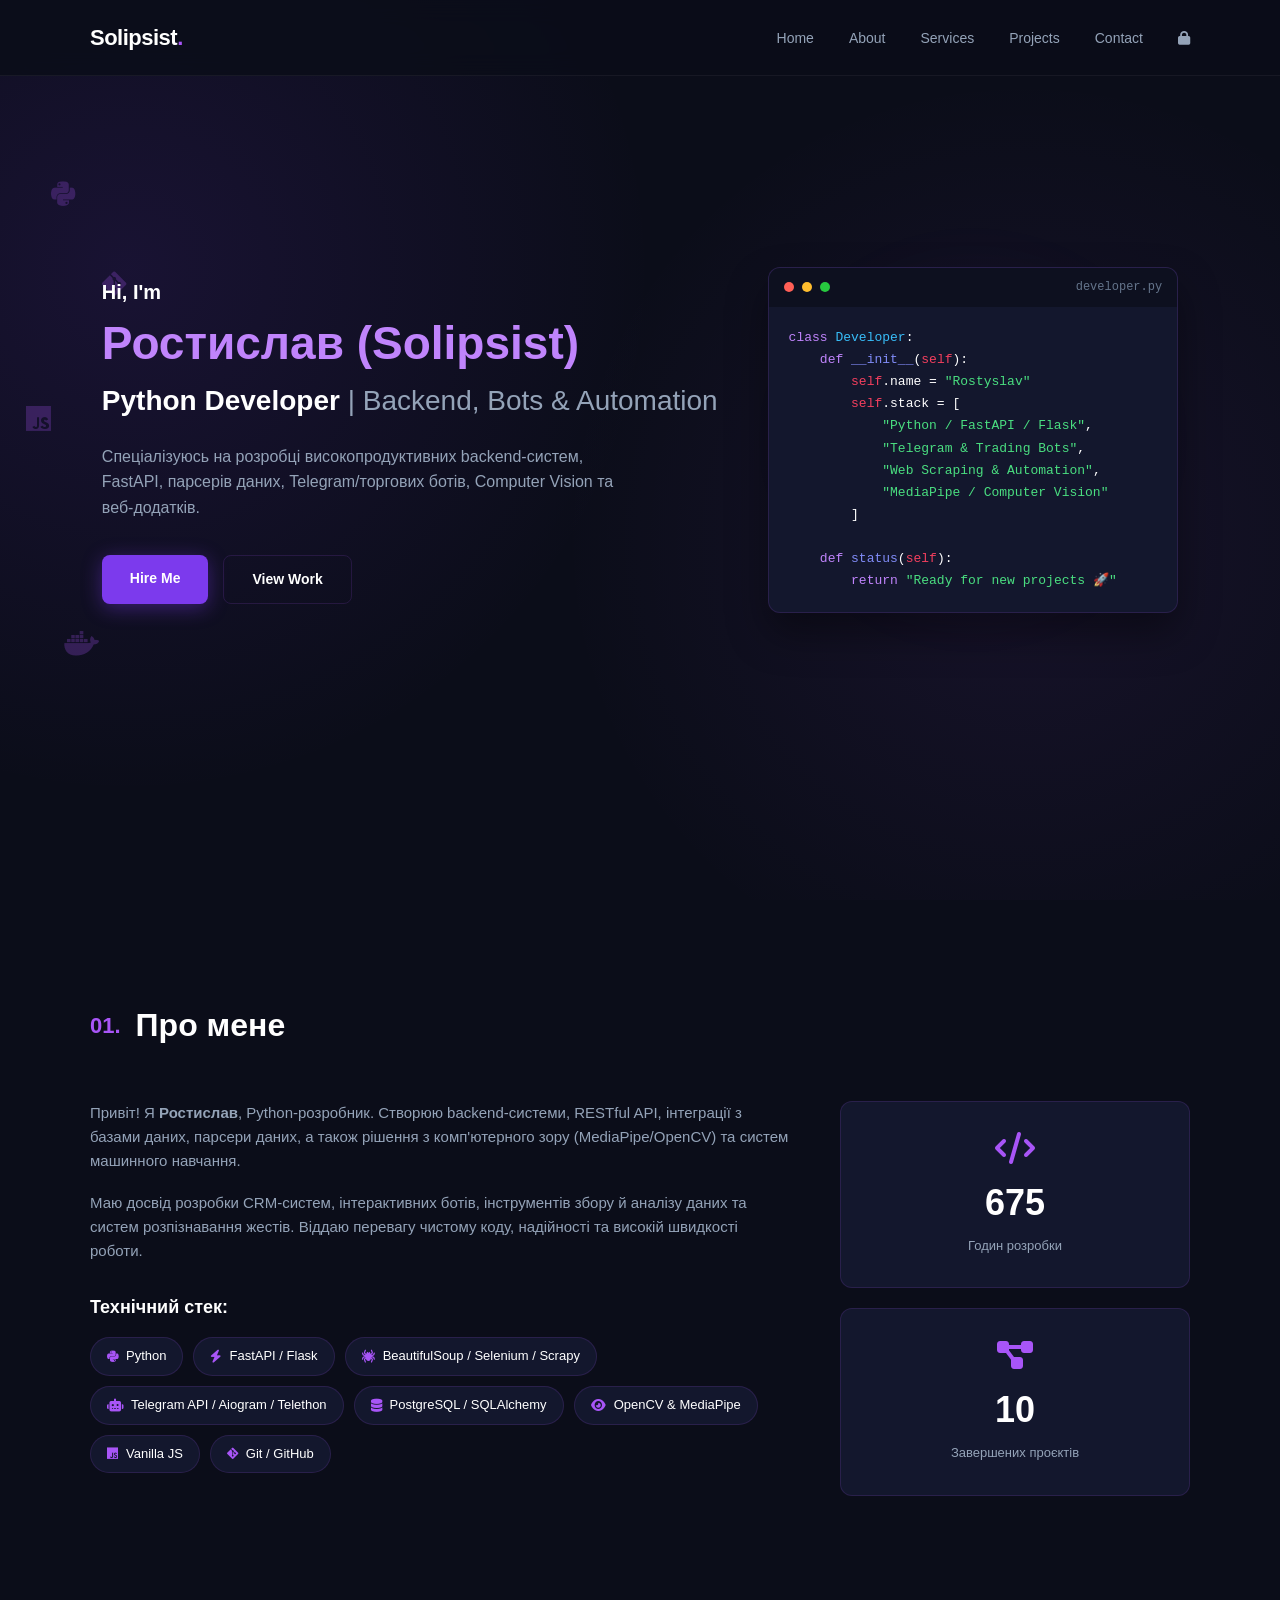
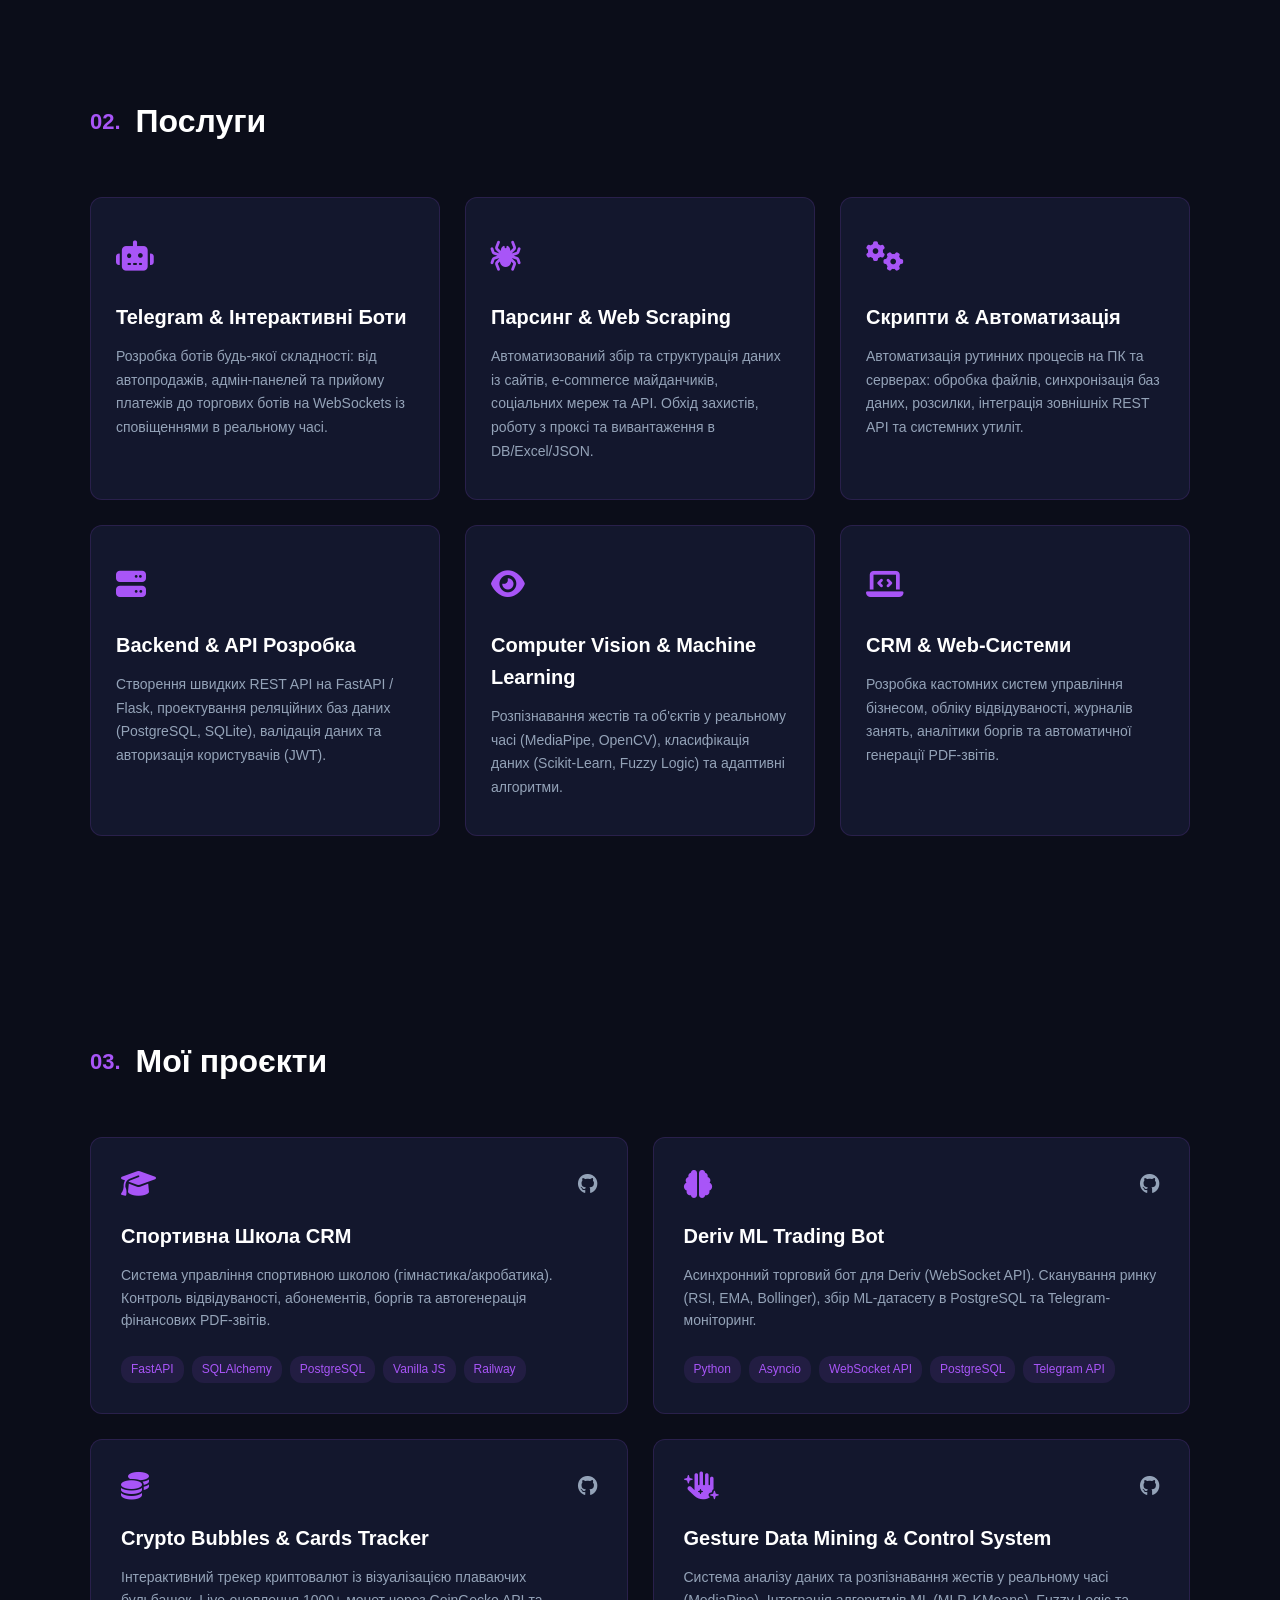
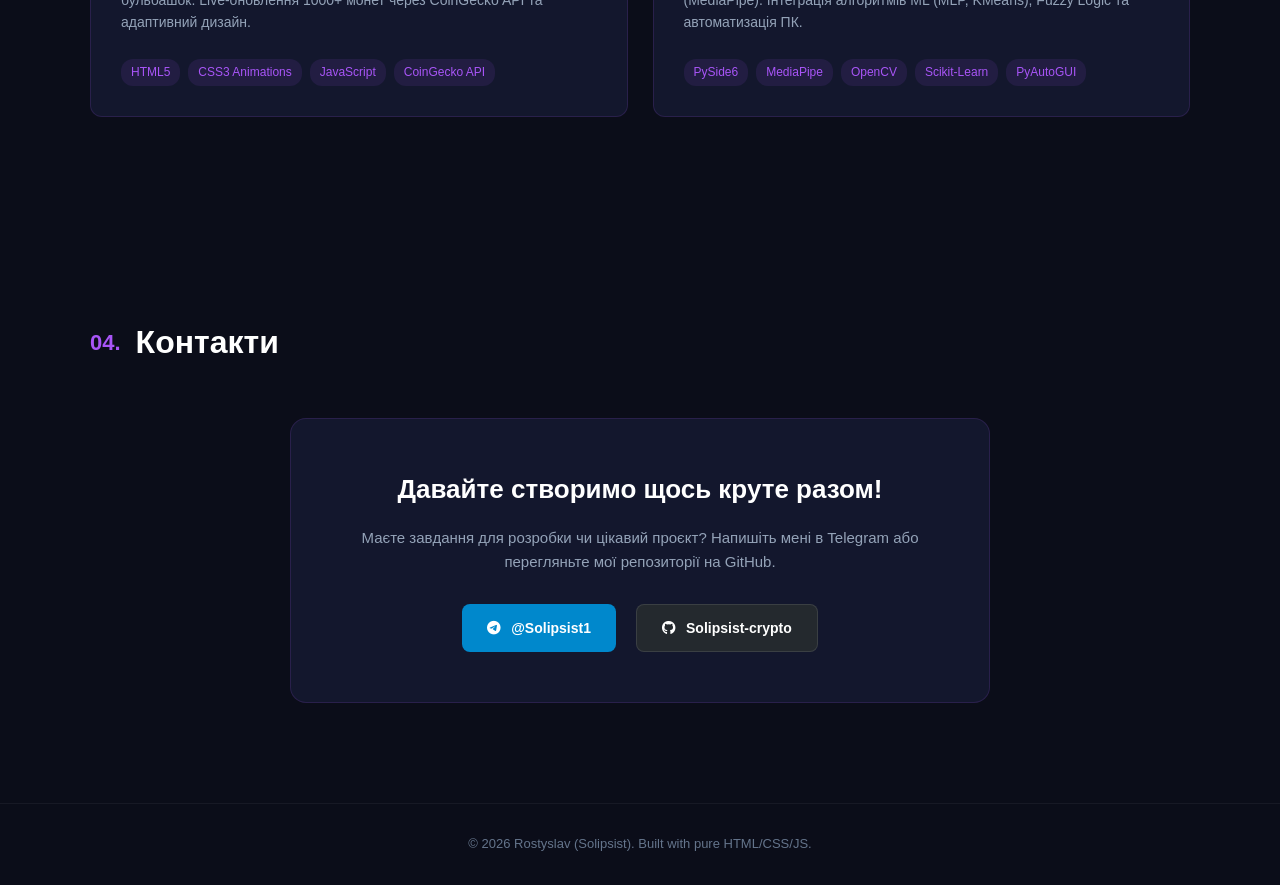
==== admin.html @ d668f652 "Complete portfolio with admin workspace and password hash security" ====
<!DOCTYPE html>
<html lang="uk">
<head>
    <meta charset="UTF-8">
    <meta name="viewport" content="width=device-width, initial-scale=1.0">
    <title>Solipsist | Developer Workspace</title>
    <link rel="stylesheet" href="style.css">
    <link rel="stylesheet" href="admin.css">
    <link rel="stylesheet" href="https://cdnjs.cloudflare.com/ajax/libs/font-awesome/6.4.0/css/all.min.css">
</head>
<body>

    <nav class="navbar">
        <div class="container">
            <div class="logo">
                <span class="logo-text">Solipsist Workspace</span><span class="logo-dot">.</span>
            </div>
            <div class="nav-actions">
                <button id="openDrawerBtn" class="btn btn-purple"><i class="fas fa-bars"></i> Записник & To-Do</button>
                <a href="index.html" class="btn btn-outline"><i class="fas fa-external-link-alt"></i> На сайт</a>
                <button id="logoutBtn" class="btn btn-outline" style="border-color: #ff5f56; color: #ff5f56;"><i class="fas fa-sign-out-alt"></i></button>
            </div>
        </div>
    </nav>

    <main class="container admin-main">
        <div class="workspace-welcome">
            <h2><i class="fas fa-user-shield"></i> Особистий Кабінет</h2>
            <p>Натисни кнопку вгорі справа, щоб відкрити панель із задачами, дедлайнами та фінансовими нотатками з датами.</p>
        </div>
    </main>

    <!-- Висувна панель СПРАВА -->
    <div id="adminDrawer" class="admin-drawer">
        <div class="admin-drawer-header">
            <h3><i class="fas fa-book"></i> Особисті Записи</h3>
            <button id="closeDrawerBtn" class="close-drawer-btn"><i class="fas fa-times"></i></button>
        </div>

        <div class="admin-tabs">
            <button class="tab-btn active" data-tab="todoTab"><i class="fas fa-tasks"></i> Задачі & Дедлайни</button>
            <button class="tab-btn" data-tab="notesTab"><i class="fas fa-wallet"></i> Записник & Фінанси</button>
        </div>

        <div class="admin-drawer-body">
            
            <!-- Вкладка 1: Задачі -->
            <div id="todoTab" class="tab-content active">
                <div class="input-form">
                    <input type="text" id="newTaskInput" placeholder="Назва задачі...">
                    <div class="input-row">
                        <input type="date" id="taskDateInput">
                        <button id="addTaskBtn" class="btn btn-purple"><i class="fas fa-plus"></i> Додати</button>
                    </div>
                </div>
                <ul class="task-list" id="taskList"></ul>
            </div>

            <!-- Вкладка 2: Нотатки / Фінанси з датами -->
            <div id="notesTab" class="tab-content">
                <div class="input-form">
                    <input type="text" id="newNoteInput" placeholder="Запис (напр: +$15 фріланс, Днюха...)">
                    <div class="input-row">
                        <input type="date" id="noteDateInput">
                        <button id="addNoteBtn" class="btn btn-purple"><i class="fas fa-plus"></i> Записати</button>
                    </div>
                </div>
                <div class="notes-list" id="notesList"></div>
            </div>

        </div>
    </div>

    <div id="adminOverlay" class="admin-overlay"></div>

    <script src="config.js"></script>
    <script src="admin.js"></script>
</body>
</html>
---- style.css ----
:root {
    --bg-dark: #0b0d19;
    --bg-card: #13172d;
    --bg-card-hover: #1a203e;
    
    --purple-main: #8a2be2;
    --purple-glow: #a855f7;
    --purple-btn: #7c3aed;
    --purple-btn-hover: #6d28d9;
    
    --text-main: #ffffff;
    --text-muted: #94a3b8;
    --text-dim: #64748b;
    
    --border-color: rgba(168, 85, 247, 0.15);
    --border-hover: rgba(168, 85, 247, 0.4);
    
    --transition: all 0.3s cubic-bezier(0.4, 0, 0.2, 1);
}

* {
    margin: 0;
    padding: 0;
    box-sizing: border-box;
}

html {
    scroll-behavior: smooth;
}

body {
    font-family: 'Inter', -apple-system, BlinkMacSystemFont, 'Segoe UI', Roboto, sans-serif;
    background-color: var(--bg-dark);
    color: var(--text-main);
    line-height: 1.6;
    overflow-x: hidden;
}

.container {
    max-width: 1140px;
    margin: 0 auto;
    padding: 0 20px;
}

/* Navbar */
.navbar {
    position: fixed;
    top: 0;
    left: 0;
    width: 100%;
    background: rgba(11, 13, 25, 0.85);
    backdrop-filter: blur(12px);
    z-index: 1000;
    padding: 20px 0;
    border-bottom: 1px solid rgba(255, 255, 255, 0.05);
}

.navbar .container {
    display: flex;
    justify-content: space-between;
    align-items: center;
}

.logo {
    font-size: 22px;
    font-weight: 700;
    letter-spacing: -0.5px;
}

.logo-dot {
    color: var(--purple-glow);
}

.nav-links {
    display: flex;
    list-style: none;
    gap: 35px;
}

.nav-links a {
    color: var(--text-muted);
    text-decoration: none;
    font-size: 14px;
    font-weight: 500;
    transition: var(--transition);
}

.nav-links a:hover {
    color: var(--text-main);
}

/* Floating Technology Icons */
.floating-icons {
    position: absolute;
    top: 0;
    left: 0;
    width: 100%;
    height: 100%;
    pointer-events: none;
    z-index: 1;
}

.floating-icons i {
    position: absolute;
    color: rgba(168, 85, 247, 0.25);
    font-size: 28px;
    animation: floatAnim 6s ease-in-out infinite alternate;
}

.icon-py { top: 20%; left: 4%; animation-delay: 0s; }
.icon-js { top: 45%; left: 2%; animation-delay: 1.5s; }
.icon-docker { top: 70%; left: 5%; animation-delay: 3s; }
.icon-git { top: 30%; left: 8%; animation-delay: 2s; }

@keyframes floatAnim {
    0% { transform: translateY(0px) rotate(0deg); }
    100% { transform: translateY(-20px) rotate(10deg); }
}

/* Hero Section */
.hero {
    min-height: 100vh;
    display: flex;
    align-items: center;
    position: relative;
    padding-top: 80px;
    background: radial-gradient(circle at 10% 30%, rgba(124, 58, 237, 0.12) 0%, transparent 40%),
                radial-gradient(circle at 80% 60%, rgba(168, 85, 247, 0.08) 0%, transparent 40%);
}

.hero-content {
    display: grid;
    grid-template-columns: 1.2fr 0.8fr;
    gap: 50px;
    align-items: center;
    z-index: 2;
}

.greeting {
    font-size: 20px;
    font-weight: 600;
    color: var(--text-main);
    margin-bottom: 10px;
    display: block;
}

.hero-name {
    font-size: 46px;
    font-weight: 800;
    color: #c084fc;
    line-height: 1.1;
    margin-bottom: 10px;
}

.hero-title {
    font-size: 28px;
    font-weight: 600;
    color: var(--text-main);
    margin-bottom: 20px;
}

.hero-title span {
    color: var(--text-muted);
    font-weight: 400;
}

.hero-description {
    color: var(--text-muted);
    font-size: 16px;
    margin-bottom: 35px;
    max-width: 540px;
}

.hero-buttons {
    display: flex;
    gap: 15px;
}

.btn {
    padding: 12px 28px;
    border-radius: 8px;
    text-decoration: none;
    font-weight: 600;
    font-size: 14px;
    transition: var(--transition);
    display: inline-block;
}

.btn-purple {
    background: var(--purple-btn);
    color: #fff;
    box-shadow: 0 4px 20px rgba(124, 58, 237, 0.4);
}

.btn-purple:hover {
    background: var(--purple-btn-hover);
    transform: translateY(-2px);
    box-shadow: 0 6px 25px rgba(124, 58, 237, 0.6);
}

.btn-outline {
    background: transparent;
    color: #fff;
    border: 1px solid var(--border-color);
}

.btn-outline:hover {
    border-color: var(--purple-glow);
    background: rgba(168, 85, 247, 0.1);
    transform: translateY(-2px);
}

/* Avatar / Code Glow Window */
.hero-avatar-wrapper {
    position: relative;
    display: flex;
    justify-content: center;
}

.avatar-glow {
    position: absolute;
    width: 320px;
    height: 320px;
    background: radial-gradient(circle, rgba(168, 85, 247, 0.35) 0%, transparent 70%);
    top: 50%;
    left: 50%;
    transform: translate(-50%, -50%);
    filter: blur(40px);
    z-index: 1;
}

.code-window {
    position: relative;
    z-index: 2;
    background: var(--bg-card);
    border: 1px solid var(--border-color);
    border-radius: 12px;
    width: 100%;
    box-shadow: 0 20px 40px rgba(0, 0, 0, 0.4);
    overflow: hidden;
}

.window-header {
    background: rgba(0, 0, 0, 0.3);
    padding: 10px 15px;
    display: flex;
    align-items: center;
    gap: 8px;
}

.window-title {
    font-size: 12px;
    color: var(--text-dim);
    margin-left: auto;
    font-family: monospace;
}

.dot { width: 10px; height: 10px; border-radius: 50%; }
.dot.red { background: #ff5f56; }
.dot.yellow { background: #ffbd2e; }
.dot.green { background: #27c93f; }

.code-content {
    padding: 20px;
    font-family: 'Fira Code', monospace;
    font-size: 13px;
    line-height: 1.7;
}

.keyword { color: #c084fc; }
.class-name { color: #38bdf8; }
.function { color: #818cf8; }
.param { color: #f43f5e; }
.string { color: #4ade80; }

/* Sections */
section {
    padding: 100px 0;
}

.section-title {
    font-size: 32px;
    font-weight: 700;
    margin-bottom: 50px;
    display: flex;
    align-items: center;
    gap: 15px;
}

.title-num {
    color: var(--purple-glow);
    font-size: 22px;
}

/* About Layout */
.about-grid {
    display: grid;
    grid-template-columns: 2fr 1fr;
    gap: 50px;
}

.about-info p {
    color: var(--text-muted);
    margin-bottom: 18px;
    font-size: 15px;
}

.stack-subtitle {
    font-size: 18px;
    margin: 30px 0 15px;
}

.tech-tags {
    display: flex;
    flex-wrap: wrap;
    gap: 10px;
}

.tag {
    background: var(--bg-card);
    border: 1px solid var(--border-color);
    padding: 8px 16px;
    border-radius: 20px;
    font-size: 13px;
    color: var(--text-main);
    display: flex;
    align-items: center;
    gap: 8px;
    transition: var(--transition);
}

.tag i {
    color: var(--purple-glow);
}

.tag:hover {
    border-color: var(--purple-glow);
    transform: translateY(-2px);
}

.about-stats {
    display: flex;
    flex-direction: column;
    gap: 20px;
}

.stat-card {
    background: var(--bg-card);
    border: 1px solid var(--border-color);
    padding: 30px;
    border-radius: 12px;
    text-align: center;
    transition: var(--transition);
}

.stat-card:hover {
    border-color: var(--purple-glow);
    transform: translateY(-3px);
}

.stat-icon {
    font-size: 32px;
    color: var(--purple-glow);
    margin-bottom: 10px;
}

.stat-num {
    display: block;
    font-size: 36px;
    font-weight: 800;
    color: var(--text-main);
}

.stat-desc {
    color: var(--text-muted);
    font-size: 13px;
}

/* Services */
.services-grid {
    display: grid;
    grid-template-columns: repeat(3, 1fr);
    gap: 25px;
}

.service-card {
    background: var(--bg-card);
    border: 1px solid var(--border-color);
    padding: 35px 25px;
    border-radius: 12px;
    transition: var(--transition);
}

.service-card:hover {
    border-color: var(--purple-glow);
    background: var(--bg-card-hover);
    transform: translateY(-5px);
}

.service-icon {
    font-size: 30px;
    color: var(--purple-glow);
    margin-bottom: 20px;
}

.service-card h3 {
    font-size: 20px;
    margin-bottom: 12px;
}

.service-card p {
    color: var(--text-muted);
    font-size: 14px;
    line-height: 1.7;
}

/* Portfolio Cards Grid (2x2 Layout) */
.portfolio-grid {
    display: grid;
    grid-template-columns: repeat(2, 1fr);
    gap: 25px;
}

.project-card {
    background: var(--bg-card);
    border: 1px solid var(--border-color);
    border-radius: 12px;
    padding: 30px;
    display: flex;
    flex-direction: column;
    transition: var(--transition);
}

.project-card:hover {
    border-color: var(--purple-glow);
    transform: translateY(-5px);
    box-shadow: 0 10px 30px rgba(124, 58, 237, 0.15);
}

.project-header {
    display: flex;
    justify-content: space-between;
    align-items: center;
    margin-bottom: 20px;
}

.project-type-icon {
    font-size: 28px;
    color: var(--purple-glow);
}

.project-links a {
    color: var(--text-muted);
    font-size: 20px;
    transition: var(--transition);
}

.project-links a:hover {
    color: var(--purple-glow);
}

.project-title {
    font-size: 20px;
    margin-bottom: 12px;
    color: var(--text-main);
}

.project-desc {
    color: var(--text-muted);
    font-size: 14px;
    line-height: 1.6;
    margin-bottom: 25px;
}

.project-tags {
    margin-top: auto;
    display: flex;
    flex-wrap: wrap;
    gap: 8px;
}

.project-tags span {
    font-size: 12px;
    color: var(--purple-glow);
    background: rgba(168, 85, 247, 0.1);
    padding: 4px 10px;
    border-radius: 12px;
}

/* Contact Box */
.contact-box {
    background: var(--bg-card);
    border: 1px solid var(--border-color);
    padding: 50px 30px;
    border-radius: 16px;
    text-align: center;
    max-width: 700px;
    margin: 0 auto;
}

.contact-box h3 {
    font-size: 26px;
    margin-bottom: 15px;
}

.contact-box p {
    color: var(--text-muted);
    font-size: 15px;
    margin-bottom: 30px;
}

.contact-buttons {
    display: flex;
    justify-content: center;
    gap: 20px;
}

.contact-btn {
    padding: 12px 25px;
    border-radius: 8px;
    text-decoration: none;
    font-weight: 600;
    font-size: 14px;
    display: flex;
    align-items: center;
    gap: 10px;
    transition: var(--transition);
}

.contact-btn.telegram {
    background: #0088cc;
    color: #fff;
}

.contact-btn.github {
    background: #24292e;
    color: #fff;
    border: 1px solid rgba(255, 255, 255, 0.1);
}

.contact-btn:hover {
    transform: translateY(-2px);
    opacity: 0.9;
}

/* Footer */
.footer {
    text-align: center;
    padding: 30px 0;
    border-top: 1px solid rgba(255, 255, 255, 0.05);
    color: var(--text-dim);
    font-size: 13px;
}

/* Responsive */
@media (max-width: 768px) {
    .hero-content, .about-grid, .portfolio-grid, .services-grid {
        grid-template-columns: 1fr;
    }

    .hero-name {
        font-size: 36px;
    }

    .hero-title {
        font-size: 22px;
    }

    .contact-buttons {
        flex-direction: column;
    }

    .floating-icons {
        display: none;
    }
}
---- admin.css ----
.admin-main {
    padding-top: 120px;
    min-height: 80vh;
}

.workspace-welcome {
    background: var(--bg-card);
    border: 1px solid var(--border-color);
    padding: 40px;
    border-radius: 12px;
    text-align: center;
    max-width: 700px;
    margin: 0 auto;
}

.workspace-welcome h2 {
    color: var(--purple-glow);
    margin-bottom: 15px;
}

.workspace-welcome p {
    color: var(--text-muted);
}

.nav-actions {
    display: flex;
    gap: 10px;
    align-items: center;
}

/* Drawer */
.admin-drawer {
    position: fixed;
    top: 0;
    right: -450px;
    width: 420px;
    height: 100vh;
    background: var(--bg-card);
    border-left: 1px solid var(--border-hover);
    box-shadow: -10px 0 30px rgba(0, 0, 0, 0.7);
    z-index: 2000;
    transition: right 0.35s cubic-bezier(0.4, 0, 0.2, 1);
    display: flex;
    flex-direction: column;
}

.admin-drawer.open {
    right: 0;
}

.admin-overlay {
    position: fixed;
    top: 0;
    left: 0;
    width: 100vw;
    height: 100vh;
    background: rgba(0, 0, 0, 0.6);
    backdrop-filter: blur(4px);
    z-index: 1999;
    opacity: 0;
    pointer-events: none;
    transition: opacity 0.3s ease;
}

.admin-overlay.open {
    opacity: 1;
    pointer-events: auto;
}

.admin-drawer-header {
    padding: 20px;
    background: rgba(0, 0, 0, 0.2);
    border-bottom: 1px solid var(--border-color);
    display: flex;
    justify-content: space-between;
    align-items: center;
}

.admin-drawer-header h3 {
    font-size: 18px;
    color: var(--purple-glow);
    display: flex;
    align-items: center;
    gap: 10px;
}

.close-drawer-btn {
    background: transparent;
    border: none;
    color: var(--text-muted);
    font-size: 20px;
    cursor: pointer;
}

.close-drawer-btn:hover {
    color: var(--purple-glow);
}

/* Tabs */
.admin-tabs {
    display: flex;
    border-bottom: 1px solid var(--border-color);
    background: var(--bg-dark);
}

.tab-btn {
    flex: 1;
    padding: 12px;
    background: transparent;
    border: none;
    color: var(--text-muted);
    font-weight: 600;
    font-size: 13px;
    cursor: pointer;
    display: flex;
    align-items: center;
    justify-content: center;
    gap: 8px;
    transition: var(--transition);
}

.tab-btn.active {
    color: var(--purple-glow);
    border-bottom: 2px solid var(--purple-glow);
    background: var(--bg-card);
}

.admin-drawer-body {
    padding: 20px;
    flex: 1;
    overflow-y: auto;
}

.tab-content {
    display: none;
}

.tab-content.active {
    display: block;
}

/* Forms & Inputs */
.input-form {
    display: flex;
    flex-direction: column;
    gap: 10px;
    margin-bottom: 20px;
    background: var(--bg-dark);
    padding: 15px;
    border-radius: 10px;
    border: 1px solid var(--border-color);
}

.input-form input[type="text"] {
    width: 100%;
    padding: 10px 12px;
    background: var(--bg-card);
    border: 1px solid var(--border-color);
    border-radius: 6px;
    color: #fff;
    outline: none;
    font-size: 14px;
}

.input-row {
    display: flex;
    gap: 10px;
}

.input-row input[type="date"] {
    flex: 1;
    padding: 8px 12px;
    background: var(--bg-card);
    border: 1px solid var(--border-color);
    border-radius: 6px;
    color: #fff;
    outline: none;
    font-size: 13px;
    color-scheme: dark;
}

/* Task & Note Cards */
.task-list, .notes-list {
    list-style: none;
    display: flex;
    flex-direction: column;
    gap: 10px;
}

.item-card {
    background: var(--bg-dark);
    border: 1px solid var(--border-color);
    border-radius: 8px;
    padding: 12px 14px;
    display: flex;
    justify-content: space-between;
    align-items: center;
    transition: var(--transition);
}

.item-card.completed {
    opacity: 0.5;
}

.item-card.completed .item-title {
    text-decoration: line-through;
}

.item-info {
    display: flex;
    flex-direction: column;
    gap: 4px;
}

.item-title {
    font-size: 14px;
    color: #fff;
}

.item-date {
    font-size: 11px;
    color: var(--purple-glow);
    display: inline-flex;
    align-items: center;
    gap: 4px;
}

.item-actions {
    display: flex;
    gap: 10px;
}

.item-actions i {
    cursor: pointer;
    color: var(--text-dim);
    transition: var(--transition);
}

.item-actions i:hover {
    color: var(--purple-glow);
}

@media (max-width: 480px) {
    .admin-drawer {
        width: 100vw;
        right: -100vw;
    }
}
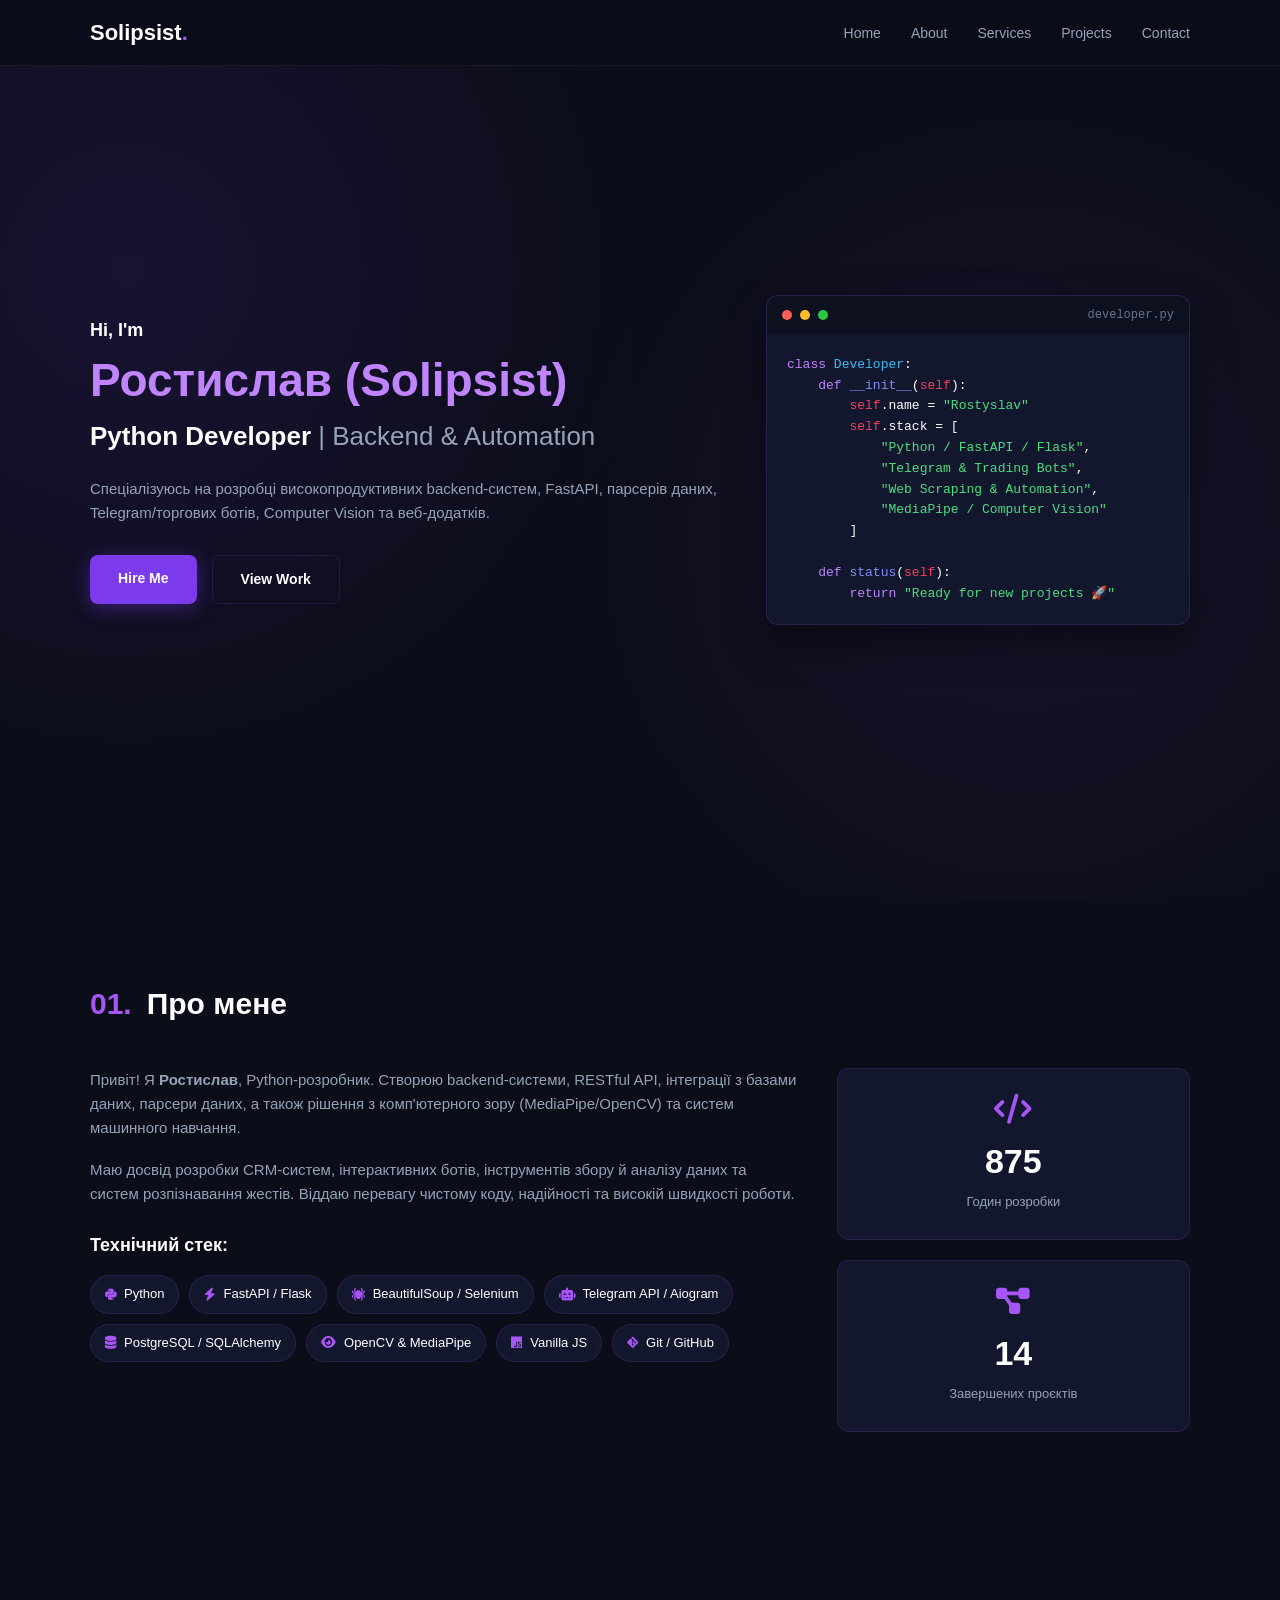
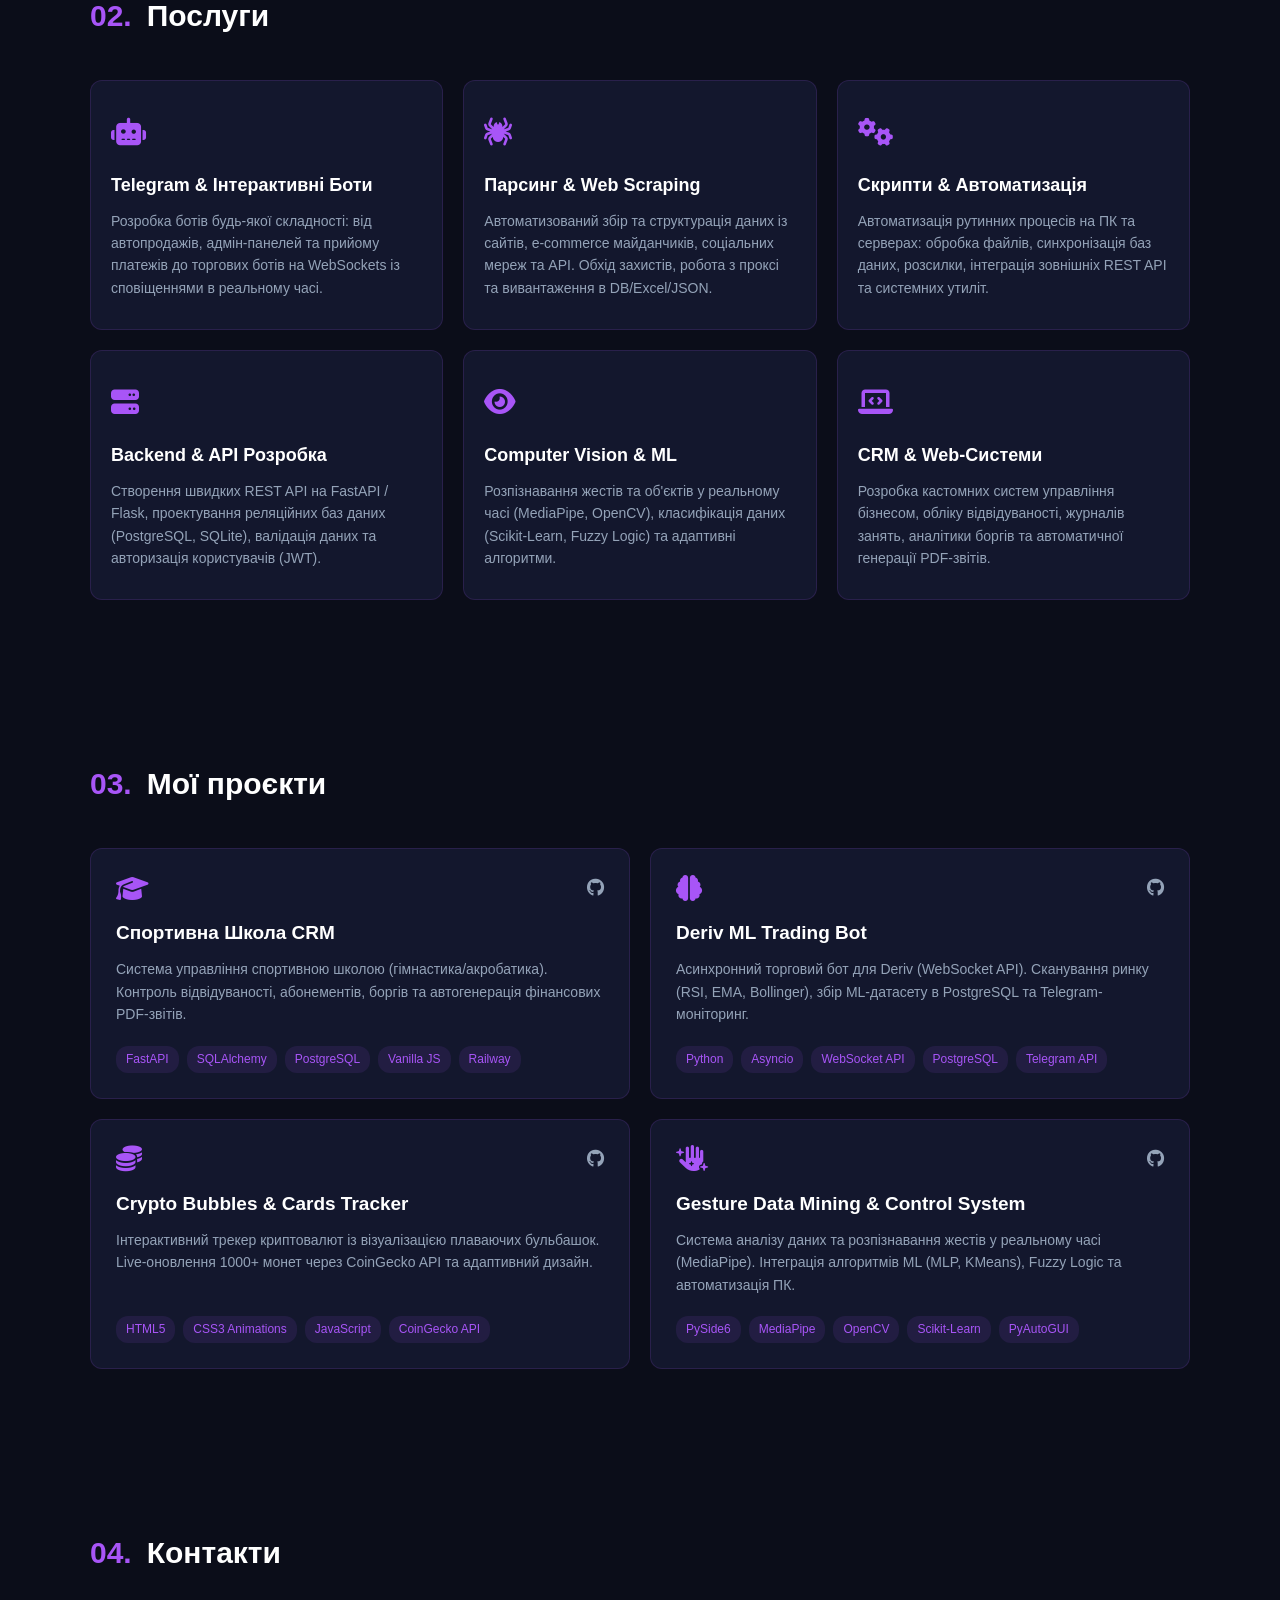
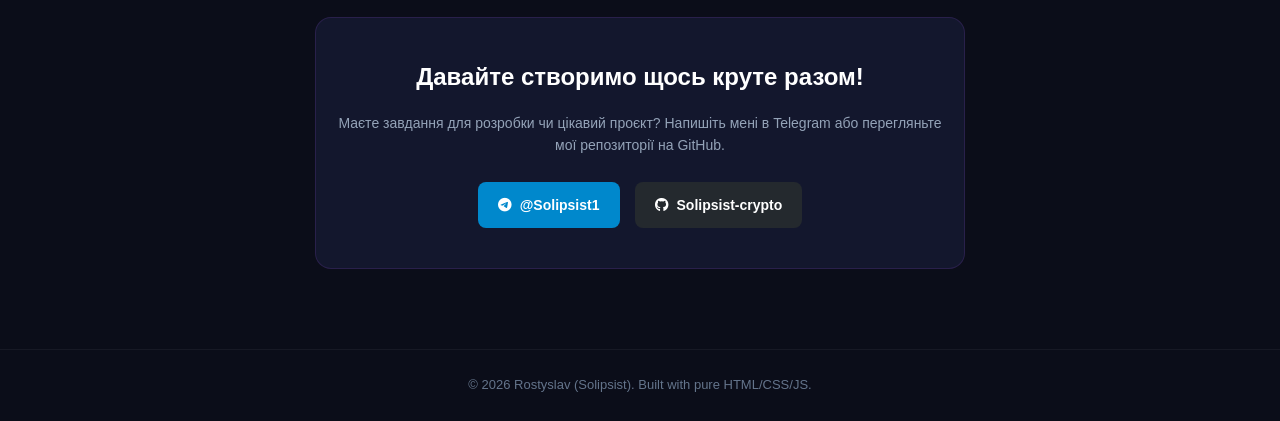
==== commit a0d13d30: "Fix mobile menu, clear overflow and organize folder structure" ====
--- a/admin.html
+++ b/admin.html
@@ -4,8 +4,8 @@
     <meta charset="UTF-8">
     <meta name="viewport" content="width=device-width, initial-scale=1.0">
     <title>Solipsist | Developer Workspace</title>
-    <link rel="stylesheet" href="style.css">
-    <link rel="stylesheet" href="admin.css">
+    <link rel="stylesheet" href="css/style.css">
+    <link rel="stylesheet" href="css/admin.css">
     <link rel="stylesheet" href="https://cdnjs.cloudflare.com/ajax/libs/font-awesome/6.4.0/css/all.min.css">
 </head>
 <body>
@@ -56,7 +56,7 @@
                 <ul class="task-list" id="taskList"></ul>
             </div>
 
-            <!-- Вкладка 2: Нотатки / Фінанси з датами -->
+            <!-- Вкладка 2: Нотатки -->
             <div id="notesTab" class="tab-content">
                 <div class="input-form">
                     <input type="text" id="newNoteInput" placeholder="Запис (напр: +$15 фріланс, Днюха...)">
@@ -73,7 +73,7 @@
 
     <div id="adminOverlay" class="admin-overlay"></div>
 
-    <script src="config.js"></script>
-    <script src="admin.js"></script>
+    <script src="js/config.js"></script>
+    <script src="js/admin.js"></script>
 </body>
 </html>
--- a/css/style.css
+++ b/css/style.css
@@ -0,0 +1,540 @@
+:root {
+    --bg-dark: #0b0d19;
+    --bg-card: #13172d;
+    --bg-card-hover: #1a203e;
+    
+    --purple-main: #8a2be2;
+    --purple-glow: #a855f7;
+    --purple-btn: #7c3aed;
+    --purple-btn-hover: #6d28d9;
+    
+    --text-main: #ffffff;
+    --text-muted: #94a3b8;
+    --text-dim: #64748b;
+    
+    --border-color: rgba(168, 85, 247, 0.15);
+    --border-hover: rgba(168, 85, 247, 0.4);
+    
+    --transition: all 0.3s cubic-bezier(0.4, 0, 0.2, 1);
+}
+
+* {
+    margin: 0;
+    padding: 0;
+    box-sizing: border-box;
+}
+
+html, body {
+    width: 100%;
+    overflow-x: hidden; /* Фікс горизонтального скролу */
+    scroll-behavior: smooth;
+    background-color: var(--bg-dark);
+    color: var(--text-main);
+    font-family: 'Inter', -apple-system, BlinkMacSystemFont, 'Segoe UI', Roboto, sans-serif;
+    line-height: 1.6;
+}
+
+.container {
+    max-width: 1140px;
+    margin: 0 auto;
+    padding: 0 20px;
+    width: 100%;
+}
+
+/* Navbar */
+.navbar {
+    position: fixed;
+    top: 0;
+    left: 0;
+    width: 100%;
+    background: rgba(11, 13, 25, 0.95);
+    backdrop-filter: blur(12px);
+    z-index: 1000;
+    padding: 15px 0;
+    border-bottom: 1px solid rgba(255, 255, 255, 0.05);
+}
+
+.navbar .container {
+    display: flex;
+    justify-content: space-between;
+    align-items: center;
+}
+
+.logo {
+    font-size: 22px;
+    font-weight: 700;
+}
+
+.logo-dot {
+    color: var(--purple-glow);
+}
+
+.nav-links {
+    display: flex;
+    list-style: none;
+    gap: 30px;
+}
+
+.nav-links a {
+    color: var(--text-muted);
+    text-decoration: none;
+    font-size: 14px;
+    font-weight: 500;
+    transition: var(--transition);
+}
+
+.nav-links a:hover {
+    color: var(--text-main);
+}
+
+.burger {
+    display: none;
+    cursor: pointer;
+    flex-direction: column;
+    gap: 5px;
+}
+
+.burger div {
+    width: 25px;
+    height: 3px;
+    background-color: var(--purple-glow);
+    border-radius: 2px;
+    transition: var(--transition);
+}
+
+/* Hero Section */
+.hero {
+    min-height: 100vh;
+    display: flex;
+    align-items: center;
+    position: relative;
+    padding-top: 100px;
+    background: radial-gradient(circle at 10% 30%, rgba(124, 58, 237, 0.12) 0%, transparent 40%),
+                radial-gradient(circle at 80% 60%, rgba(168, 85, 247, 0.08) 0%, transparent 40%);
+}
+
+.hero-content {
+    display: grid;
+    grid-template-columns: 1.2fr 0.8fr;
+    gap: 40px;
+    align-items: center;
+}
+
+.greeting {
+    font-size: 18px;
+    font-weight: 600;
+    color: var(--text-main);
+    margin-bottom: 10px;
+    display: block;
+}
+
+.hero-name {
+    font-size: 46px;
+    font-weight: 800;
+    color: #c084fc;
+    line-height: 1.1;
+    margin-bottom: 10px;
+}
+
+.hero-title {
+    font-size: 26px;
+    font-weight: 600;
+    color: var(--text-main);
+    margin-bottom: 20px;
+}
+
+.hero-title span {
+    color: var(--text-muted);
+    font-weight: 400;
+}
+
+.hero-description {
+    color: var(--text-muted);
+    font-size: 15px;
+    margin-bottom: 30px;
+}
+
+.hero-buttons {
+    display: flex;
+    gap: 15px;
+}
+
+.btn {
+    padding: 12px 28px;
+    border-radius: 8px;
+    text-decoration: none;
+    font-weight: 600;
+    font-size: 14px;
+    transition: var(--transition);
+    display: inline-block;
+    cursor: pointer;
+    border: none;
+}
+
+.btn-purple {
+    background: var(--purple-btn);
+    color: #fff;
+    box-shadow: 0 4px 20px rgba(124, 58, 237, 0.4);
+}
+
+.btn-purple:hover {
+    background: var(--purple-btn-hover);
+    transform: translateY(-2px);
+}
+
+.btn-outline {
+    background: transparent;
+    color: #fff;
+    border: 1px solid var(--border-color);
+}
+
+.btn-outline:hover {
+    border-color: var(--purple-glow);
+    background: rgba(168, 85, 247, 0.1);
+}
+
+/* Avatar / Code Window */
+.hero-avatar-wrapper {
+    position: relative;
+    display: flex;
+    justify-content: center;
+}
+
+.avatar-glow {
+    position: absolute;
+    width: 280px;
+    height: 280px;
+    background: radial-gradient(circle, rgba(168, 85, 247, 0.3) 0%, transparent 70%);
+    top: 50%;
+    left: 50%;
+    transform: translate(-50%, -50%);
+    filter: blur(40px);
+    z-index: 1;
+}
+
+.code-window {
+    position: relative;
+    z-index: 2;
+    background: var(--bg-card);
+    border: 1px solid var(--border-color);
+    border-radius: 12px;
+    width: 100%;
+    box-shadow: 0 20px 40px rgba(0, 0, 0, 0.4);
+    overflow: hidden;
+}
+
+.window-header {
+    background: rgba(0, 0, 0, 0.3);
+    padding: 10px 15px;
+    display: flex;
+    align-items: center;
+    gap: 8px;
+}
+
+.window-title {
+    font-size: 12px;
+    color: var(--text-dim);
+    margin-left: auto;
+    font-family: monospace;
+}
+
+.dot { width: 10px; height: 10px; border-radius: 50%; }
+.dot.red { background: #ff5f56; }
+.dot.yellow { background: #ffbd2e; }
+.dot.green { background: #27c93f; }
+
+.code-content {
+    padding: 20px;
+    font-family: monospace;
+    font-size: 13px;
+    line-height: 1.6;
+    overflow-x: auto;
+}
+
+.keyword { color: #c084fc; }
+.class-name { color: #38bdf8; }
+.function { color: #818cf8; }
+.param { color: #f43f5e; }
+.string { color: #4ade80; }
+
+/* Sections */
+section {
+    padding: 80px 0;
+}
+
+.section-title {
+    font-size: 30px;
+    font-weight: 700;
+    margin-bottom: 40px;
+    display: flex;
+    align-items: center;
+    gap: 15px;
+}
+
+.title-num {
+    color: var(--purple-glow);
+}
+
+/* About Layout */
+.about-grid {
+    display: grid;
+    grid-template-columns: 2fr 1fr;
+    gap: 40px;
+}
+
+.about-info p {
+    color: var(--text-muted);
+    margin-bottom: 18px;
+    font-size: 15px;
+}
+
+.stack-subtitle {
+    font-size: 18px;
+    margin: 25px 0 15px;
+}
+
+.tech-tags {
+    display: flex;
+    flex-wrap: wrap;
+    gap: 10px;
+}
+
+.tag {
+    background: var(--bg-card);
+    border: 1px solid var(--border-color);
+    padding: 8px 14px;
+    border-radius: 20px;
+    font-size: 13px;
+    color: var(--text-main);
+    display: flex;
+    align-items: center;
+    gap: 8px;
+}
+
+.tag i {
+    color: var(--purple-glow);
+}
+
+.about-stats {
+    display: flex;
+    flex-direction: column;
+    gap: 20px;
+}
+
+.stat-card {
+    background: var(--bg-card);
+    border: 1px solid var(--border-color);
+    padding: 25px;
+    border-radius: 12px;
+    text-align: center;
+}
+
+.stat-icon {
+    font-size: 30px;
+    color: var(--purple-glow);
+    margin-bottom: 10px;
+}
+
+.stat-num {
+    display: block;
+    font-size: 34px;
+    font-weight: 800;
+}
+
+.stat-desc {
+    color: var(--text-muted);
+    font-size: 13px;
+}
+
+/* Services */
+.services-grid {
+    display: grid;
+    grid-template-columns: repeat(3, 1fr);
+    gap: 20px;
+}
+
+.service-card {
+    background: var(--bg-card);
+    border: 1px solid var(--border-color);
+    padding: 30px 20px;
+    border-radius: 12px;
+    transition: var(--transition);
+}
+
+.service-card:hover {
+    border-color: var(--purple-glow);
+    transform: translateY(-4px);
+}
+
+.service-icon {
+    font-size: 28px;
+    color: var(--purple-glow);
+    margin-bottom: 15px;
+}
+
+.service-card h3 {
+    font-size: 18px;
+    margin-bottom: 10px;
+}
+
+.service-card p {
+    color: var(--text-muted);
+    font-size: 14px;
+}
+
+/* Portfolio Cards Grid */
+.portfolio-grid {
+    display: grid;
+    grid-template-columns: repeat(2, 1fr);
+    gap: 20px;
+}
+
+.project-card {
+    background: var(--bg-card);
+    border: 1px solid var(--border-color);
+    border-radius: 12px;
+    padding: 25px;
+    display: flex;
+    flex-direction: column;
+    transition: var(--transition);
+}
+
+.project-card:hover {
+    border-color: var(--purple-glow);
+    transform: translateY(-4px);
+}
+
+.project-header {
+    display: flex;
+    justify-content: space-between;
+    align-items: center;
+    margin-bottom: 15px;
+}
+
+.project-type-icon {
+    font-size: 26px;
+    color: var(--purple-glow);
+}
+
+.project-links a {
+    color: var(--text-muted);
+    font-size: 18px;
+}
+
+.project-title {
+    font-size: 19px;
+    margin-bottom: 10px;
+}
+
+.project-desc {
+    color: var(--text-muted);
+    font-size: 14px;
+    margin-bottom: 20px;
+}
+
+.project-tags {
+    margin-top: auto;
+    display: flex;
+    flex-wrap: wrap;
+    gap: 8px;
+}
+
+.project-tags span {
+    font-size: 12px;
+    color: var(--purple-glow);
+    background: rgba(168, 85, 247, 0.1);
+    padding: 4px 10px;
+    border-radius: 12px;
+}
+
+/* Contact Box */
+.contact-box {
+    background: var(--bg-card);
+    border: 1px solid var(--border-color);
+    padding: 40px 20px;
+    border-radius: 16px;
+    text-align: center;
+    max-width: 650px;
+    margin: 0 auto;
+}
+
+.contact-box h3 {
+    font-size: 24px;
+    margin-bottom: 15px;
+}
+
+.contact-box p {
+    color: var(--text-muted);
+    font-size: 14px;
+    margin-bottom: 25px;
+}
+
+.contact-buttons {
+    display: flex;
+    justify-content: center;
+    gap: 15px;
+}
+
+.contact-btn {
+    padding: 12px 20px;
+    border-radius: 8px;
+    text-decoration: none;
+    font-weight: 600;
+    font-size: 14px;
+    display: flex;
+    align-items: center;
+    gap: 8px;
+}
+
+.contact-btn.telegram { background: #0088cc; color: #fff; }
+.contact-btn.github { background: #24292e; color: #fff; }
+
+.footer {
+    text-align: center;
+    padding: 25px 0;
+    border-top: 1px solid rgba(255, 255, 255, 0.05);
+    color: var(--text-dim);
+    font-size: 13px;
+}
+
+/* Адаптивність для мобільних (Мобільне меню) */
+@media (max-width: 768px) {
+    .burger {
+        display: flex;
+    }
+
+    .nav-links {
+        position: fixed;
+        top: 60px;
+        right: -100%;
+        width: 100%;
+        height: calc(100vh - 60px);
+        background: var(--bg-dark);
+        flex-direction: column;
+        align-items: center;
+        justify-content: center;
+        gap: 30px;
+        transition: var(--transition);
+        border-top: 1px solid var(--border-color);
+    }
+
+    .nav-links.active {
+        right: 0;
+    }
+
+    .hero-content, .about-grid, .portfolio-grid, .services-grid {
+        grid-template-columns: 1fr;
+    }
+
+    .hero-name {
+        font-size: 34px;
+    }
+
+    .hero-title {
+        font-size: 20px;
+    }
+
+    .contact-buttons {
+        flex-direction: column;
+    }
+}
--- a/css/admin.css
+++ b/css/admin.css
@@ -0,0 +1,235 @@
+.admin-main {
+    padding-top: 120px;
+    min-height: 80vh;
+}
+
+.workspace-welcome {
+    background: var(--bg-card);
+    border: 1px solid var(--border-color);
+    padding: 40px;
+    border-radius: 12px;
+    text-align: center;
+    max-width: 700px;
+    margin: 0 auto;
+}
+
+.workspace-welcome h2 {
+    color: var(--purple-glow);
+    margin-bottom: 15px;
+}
+
+.workspace-welcome p {
+    color: var(--text-muted);
+}
+
+.nav-actions {
+    display: flex;
+    gap: 10px;
+    align-items: center;
+}
+
+/* Drawer */
+.admin-drawer {
+    position: fixed;
+    top: 0;
+    right: -450px;
+    width: 420px;
+    max-width: 100vw;
+    height: 100vh;
+    background: var(--bg-card);
+    border-left: 1px solid var(--border-hover);
+    box-shadow: -10px 0 30px rgba(0, 0, 0, 0.7);
+    z-index: 2000;
+    transition: right 0.35s cubic-bezier(0.4, 0, 0.2, 1);
+    display: flex;
+    flex-direction: column;
+}
+
+.admin-drawer.open {
+    right: 0;
+}
+
+.admin-overlay {
+    position: fixed;
+    top: 0;
+    left: 0;
+    width: 100vw;
+    height: 100vh;
+    background: rgba(0, 0, 0, 0.6);
+    backdrop-filter: blur(4px);
+    z-index: 1999;
+    opacity: 0;
+    pointer-events: none;
+    transition: opacity 0.3s ease;
+}
+
+.admin-overlay.open {
+    opacity: 1;
+    pointer-events: auto;
+}
+
+.admin-drawer-header {
+    padding: 20px;
+    background: rgba(0, 0, 0, 0.2);
+    border-bottom: 1px solid var(--border-color);
+    display: flex;
+    justify-content: space-between;
+    align-items: center;
+}
+
+.admin-drawer-header h3 {
+    font-size: 18px;
+    color: var(--purple-glow);
+    display: flex;
+    align-items: center;
+    gap: 10px;
+}
+
+.close-drawer-btn {
+    background: transparent;
+    border: none;
+    color: var(--text-muted);
+    font-size: 20px;
+    cursor: pointer;
+}
+
+/* Tabs */
+.admin-tabs {
+    display: flex;
+    border-bottom: 1px solid var(--border-color);
+    background: var(--bg-dark);
+}
+
+.tab-btn {
+    flex: 1;
+    padding: 12px;
+    background: transparent;
+    border: none;
+    color: var(--text-muted);
+    font-weight: 600;
+    font-size: 13px;
+    cursor: pointer;
+    display: flex;
+    align-items: center;
+    justify-content: center;
+    gap: 8px;
+}
+
+.tab-btn.active {
+    color: var(--purple-glow);
+    border-bottom: 2px solid var(--purple-glow);
+    background: var(--bg-card);
+}
+
+.admin-drawer-body {
+    padding: 20px;
+    flex: 1;
+    overflow-y: auto;
+}
+
+.tab-content {
+    display: none;
+}
+
+.tab-content.active {
+    display: block;
+}
+
+/* Forms & Inputs */
+.input-form {
+    display: flex;
+    flex-direction: column;
+    gap: 10px;
+    margin-bottom: 20px;
+    background: var(--bg-dark);
+    padding: 15px;
+    border-radius: 10px;
+    border: 1px solid var(--border-color);
+}
+
+.input-form input[type="text"] {
+    width: 100%;
+    padding: 10px 12px;
+    background: var(--bg-card);
+    border: 1px solid var(--border-color);
+    border-radius: 6px;
+    color: #fff;
+    outline: none;
+    font-size: 14px;
+}
+
+.input-row {
+    display: flex;
+    gap: 10px;
+}
+
+.input-row input[type="date"] {
+    flex: 1;
+    padding: 8px 12px;
+    background: var(--bg-card);
+    border: 1px solid var(--border-color);
+    border-radius: 6px;
+    color: #fff;
+    outline: none;
+    font-size: 13px;
+    color-scheme: dark;
+}
+
+/* Task & Note Cards */
+.task-list, .notes-list {
+    list-style: none;
+    display: flex;
+    flex-direction: column;
+    gap: 10px;
+}
+
+.item-card {
+    background: var(--bg-dark);
+    border: 1px solid var(--border-color);
+    border-radius: 8px;
+    padding: 12px 14px;
+    display: flex;
+    justify-content: space-between;
+    align-items: center;
+}
+
+.item-card.completed {
+    opacity: 0.5;
+}
+
+.item-card.completed .item-title {
+    text-decoration: line-through;
+}
+
+.item-info {
+    display: flex;
+    flex-direction: column;
+    gap: 4px;
+}
+
+.item-title {
+    font-size: 14px;
+    color: #fff;
+}
+
+.item-date {
+    font-size: 11px;
+    color: var(--purple-glow);
+    display: inline-flex;
+    align-items: center;
+    gap: 4px;
+}
+
+.item-actions {
+    display: flex;
+    gap: 10px;
+}
+
+.item-actions i {
+    cursor: pointer;
+    color: var(--text-dim);
+}
+
+.item-actions i:hover {
+    color: var(--purple-glow);
+}
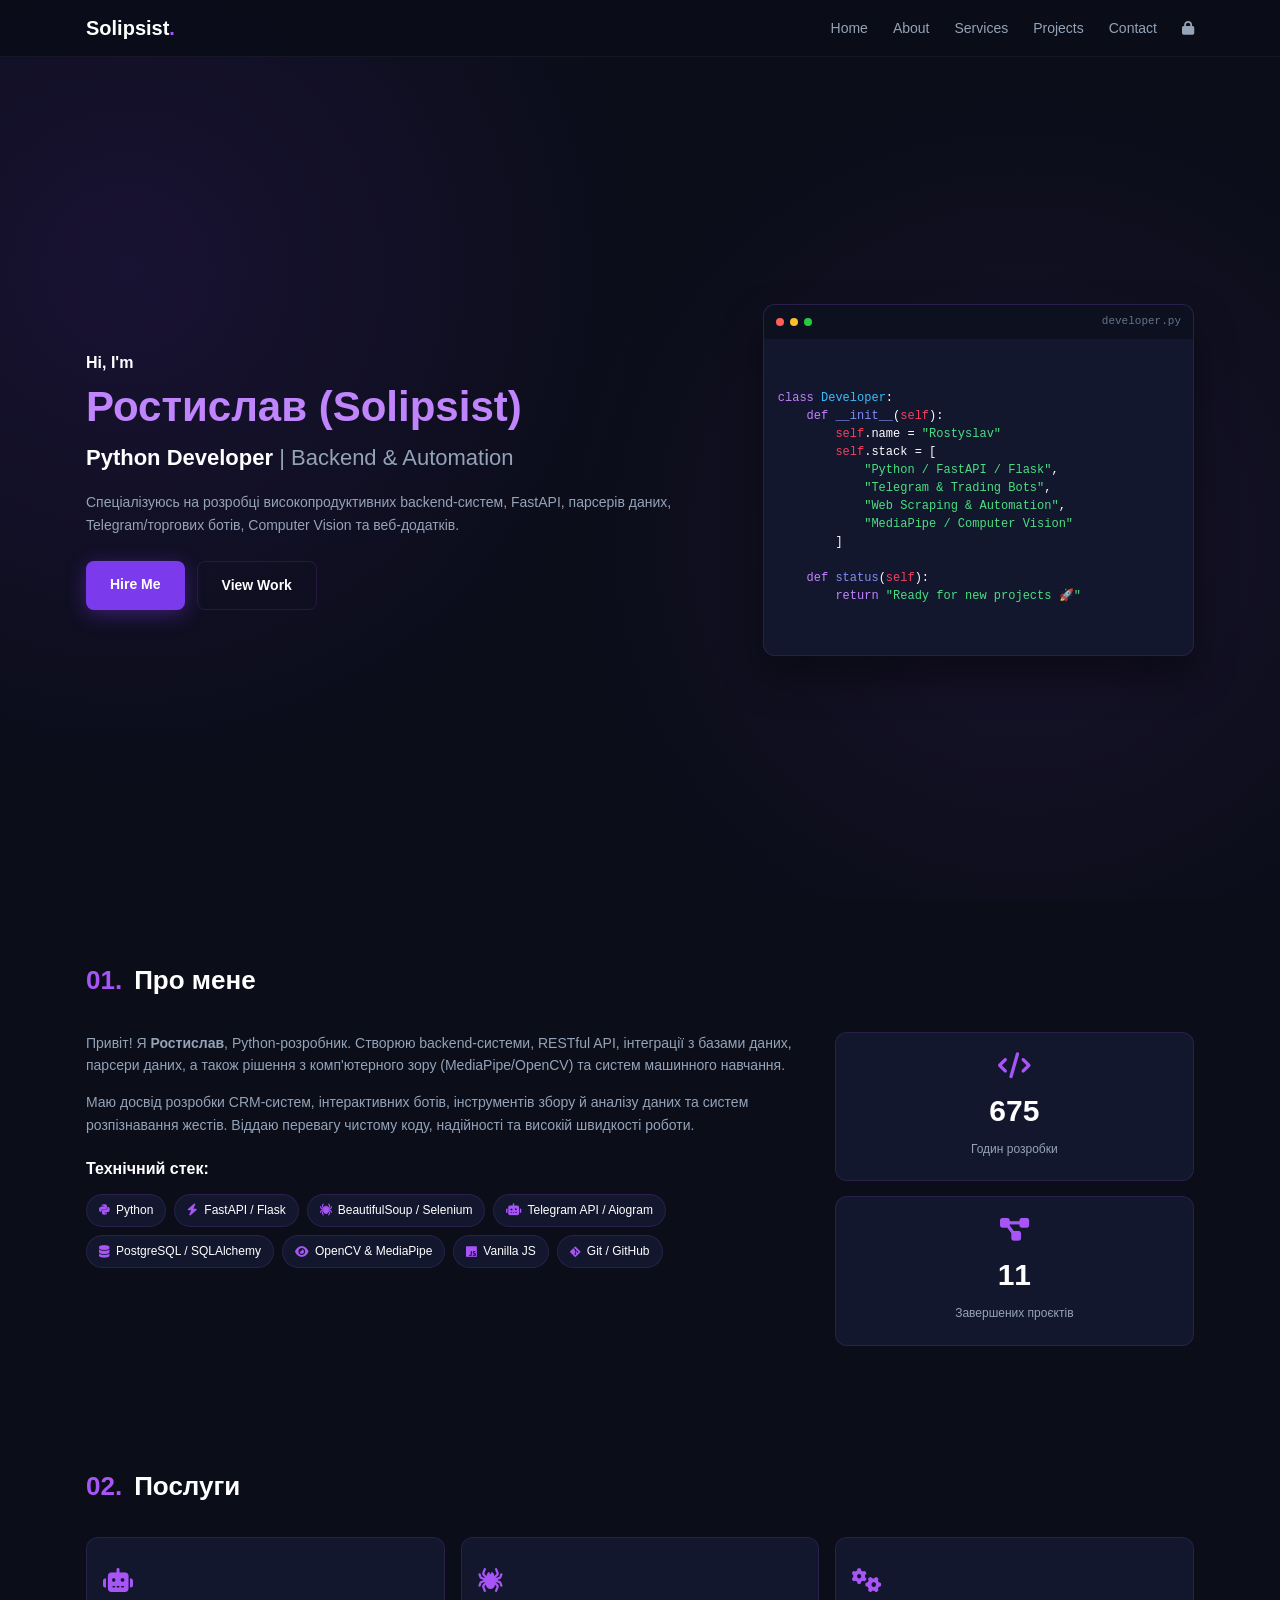
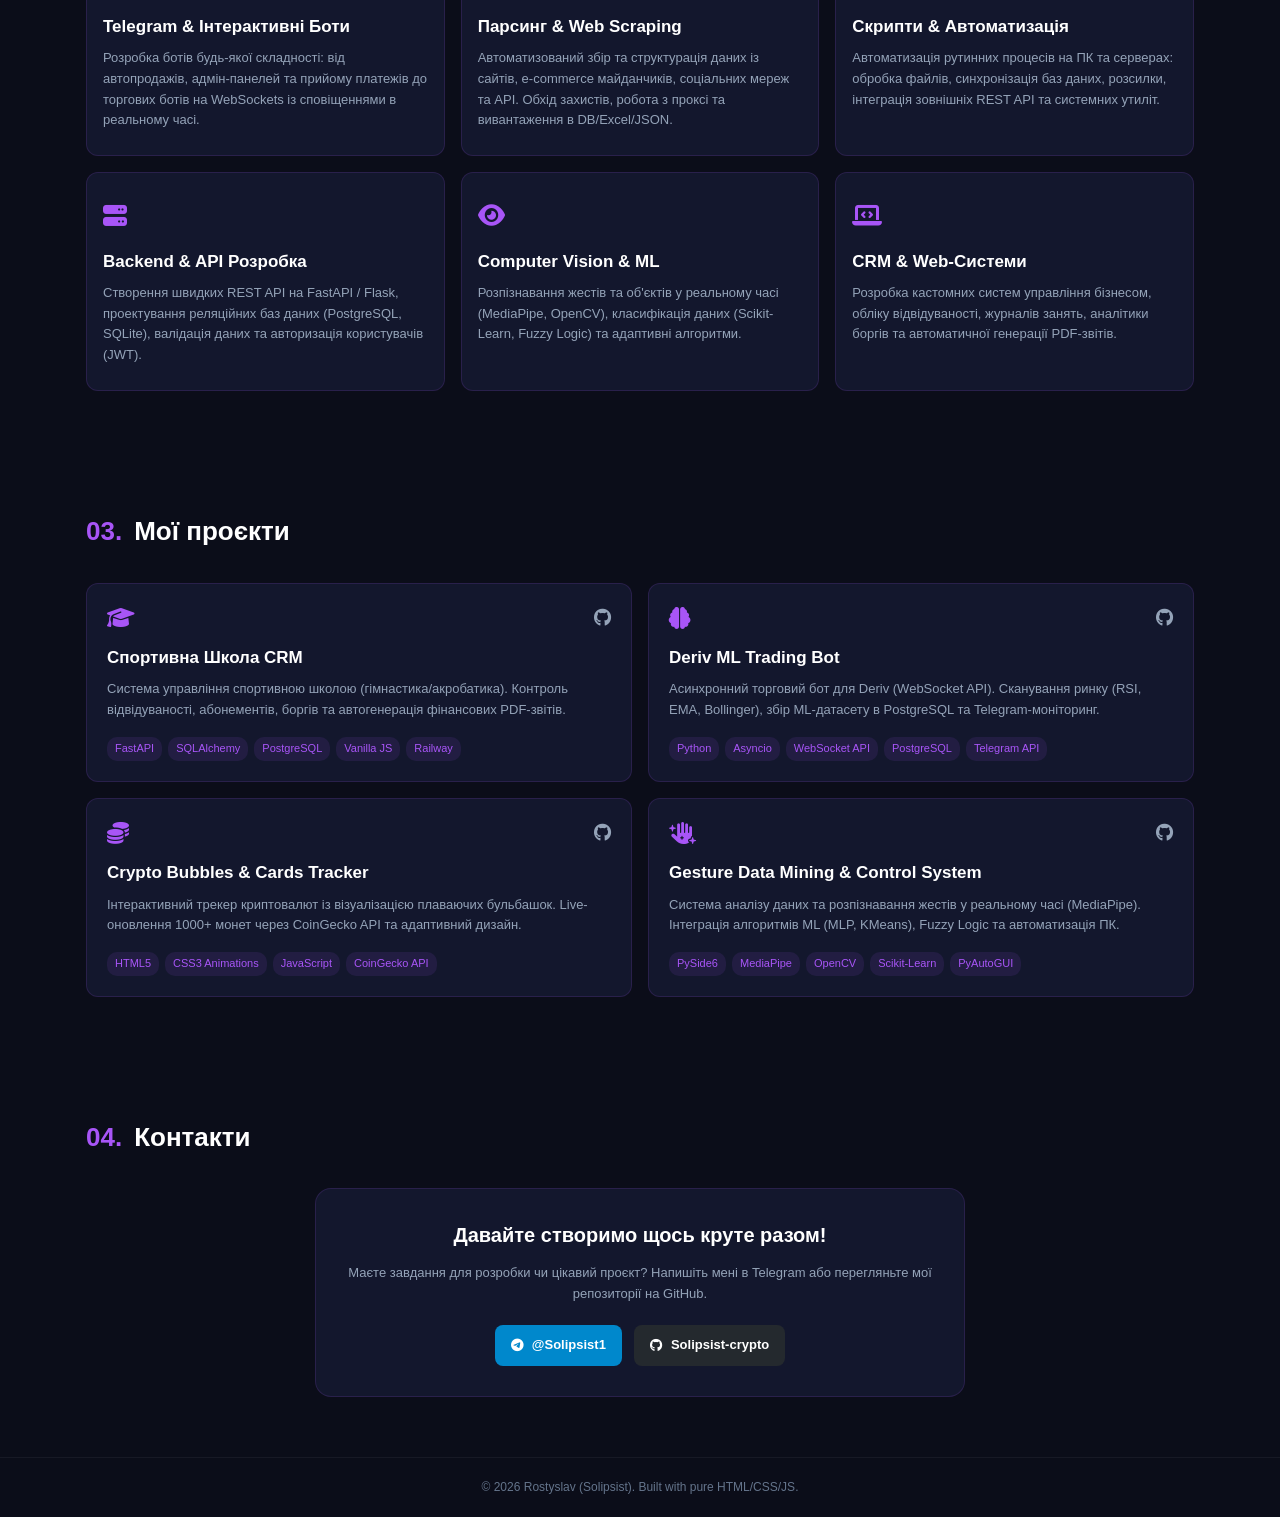
==== commit 37f0e37e: "Fix password hash check & edit functionality" ====
--- a/admin.html
+++ b/admin.html
@@ -56,7 +56,7 @@
                 <ul class="task-list" id="taskList"></ul>
             </div>
 
-            <!-- Вкладка 2: Нотатки -->
+            <!-- Вкладка 2: Нотатки / Фінанси з датами -->
             <div id="notesTab" class="tab-content">
                 <div class="input-form">
                     <input type="text" id="newNoteInput" placeholder="Запис (напр: +$15 фріланс, Днюха...)">
@@ -73,7 +73,6 @@
 
     <div id="adminOverlay" class="admin-overlay"></div>
 
-    <script src="js/config.js"></script>
     <script src="js/admin.js"></script>
 </body>
 </html>
--- a/css/style.css
+++ b/css/style.css
@@ -26,7 +26,8 @@
 
 html, body {
     width: 100%;
-    overflow-x: hidden; /* Фікс горизонтального скролу */
+    max-width: 100vw;
+    overflow-x: hidden;
     scroll-behavior: smooth;
     background-color: var(--bg-dark);
     color: var(--text-main);
@@ -37,7 +38,7 @@
 .container {
     max-width: 1140px;
     margin: 0 auto;
-    padding: 0 20px;
+    padding: 0 16px;
     width: 100%;
 }
 
@@ -50,7 +51,7 @@
     background: rgba(11, 13, 25, 0.95);
     backdrop-filter: blur(12px);
     z-index: 1000;
-    padding: 15px 0;
+    padding: 12px 0;
     border-bottom: 1px solid rgba(255, 255, 255, 0.05);
 }
 
@@ -61,8 +62,9 @@
 }
 
 .logo {
-    font-size: 22px;
+    font-size: 20px;
     font-weight: 700;
+    white-space: nowrap;
 }
 
 .logo-dot {
@@ -72,7 +74,7 @@
 .nav-links {
     display: flex;
     list-style: none;
-    gap: 30px;
+    gap: 25px;
 }
 
 .nav-links a {
@@ -92,11 +94,13 @@
     cursor: pointer;
     flex-direction: column;
     gap: 5px;
+    z-index: 1001;
+    padding: 5px;
 }
 
 .burger div {
-    width: 25px;
-    height: 3px;
+    width: 24px;
+    height: 2px;
     background-color: var(--purple-glow);
     border-radius: 2px;
     transition: var(--transition);
@@ -109,6 +113,7 @@
     align-items: center;
     position: relative;
     padding-top: 100px;
+    padding-bottom: 40px;
     background: radial-gradient(circle at 10% 30%, rgba(124, 58, 237, 0.12) 0%, transparent 40%),
                 radial-gradient(circle at 80% 60%, rgba(168, 85, 247, 0.08) 0%, transparent 40%);
 }
@@ -116,31 +121,32 @@
 .hero-content {
     display: grid;
     grid-template-columns: 1.2fr 0.8fr;
-    gap: 40px;
+    gap: 30px;
     align-items: center;
 }
 
 .greeting {
-    font-size: 18px;
+    font-size: 16px;
     font-weight: 600;
     color: var(--text-main);
-    margin-bottom: 10px;
+    margin-bottom: 8px;
     display: block;
 }
 
 .hero-name {
-    font-size: 46px;
+    font-size: 42px;
     font-weight: 800;
     color: #c084fc;
     line-height: 1.1;
     margin-bottom: 10px;
+    word-break: break-word;
 }
 
 .hero-title {
-    font-size: 26px;
+    font-size: 22px;
     font-weight: 600;
     color: var(--text-main);
-    margin-bottom: 20px;
+    margin-bottom: 16px;
 }
 
 .hero-title span {
@@ -150,17 +156,18 @@
 
 .hero-description {
     color: var(--text-muted);
-    font-size: 15px;
-    margin-bottom: 30px;
+    font-size: 14px;
+    margin-bottom: 25px;
 }
 
 .hero-buttons {
     display: flex;
-    gap: 15px;
+    gap: 12px;
+    flex-wrap: wrap;
 }
 
 .btn {
-    padding: 12px 28px;
+    padding: 12px 24px;
     border-radius: 8px;
     text-decoration: none;
     font-weight: 600;
@@ -169,6 +176,7 @@
     display: inline-block;
     cursor: pointer;
     border: none;
+    text-align: center;
 }
 
 .btn-purple {
@@ -177,33 +185,24 @@
     box-shadow: 0 4px 20px rgba(124, 58, 237, 0.4);
 }
 
-.btn-purple:hover {
-    background: var(--purple-btn-hover);
-    transform: translateY(-2px);
-}
-
 .btn-outline {
     background: transparent;
     color: #fff;
     border: 1px solid var(--border-color);
 }
 
-.btn-outline:hover {
-    border-color: var(--purple-glow);
-    background: rgba(168, 85, 247, 0.1);
-}
-
 /* Avatar / Code Window */
 .hero-avatar-wrapper {
     position: relative;
     display: flex;
     justify-content: center;
+    width: 100%;
 }
 
 .avatar-glow {
     position: absolute;
-    width: 280px;
-    height: 280px;
+    width: 220px;
+    height: 220px;
     background: radial-gradient(circle, rgba(168, 85, 247, 0.3) 0%, transparent 70%);
     top: 50%;
     left: 50%;
@@ -219,36 +218,38 @@
     border: 1px solid var(--border-color);
     border-radius: 12px;
     width: 100%;
+    max-width: 100%;
     box-shadow: 0 20px 40px rgba(0, 0, 0, 0.4);
     overflow: hidden;
 }
 
 .window-header {
     background: rgba(0, 0, 0, 0.3);
-    padding: 10px 15px;
-    display: flex;
-    align-items: center;
-    gap: 8px;
+    padding: 8px 12px;
+    display: flex;
+    align-items: center;
+    gap: 6px;
 }
 
 .window-title {
-    font-size: 12px;
+    font-size: 11px;
     color: var(--text-dim);
     margin-left: auto;
     font-family: monospace;
 }
 
-.dot { width: 10px; height: 10px; border-radius: 50%; }
+.dot { width: 8px; height: 8px; border-radius: 50%; }
 .dot.red { background: #ff5f56; }
 .dot.yellow { background: #ffbd2e; }
 .dot.green { background: #27c93f; }
 
 .code-content {
-    padding: 20px;
+    padding: 14px;
     font-family: monospace;
-    font-size: 13px;
-    line-height: 1.6;
-    overflow-x: auto;
+    font-size: 12px;
+    line-height: 1.5;
+    white-space: pre-wrap;
+    word-break: break-word;
 }
 
 .keyword { color: #c084fc; }
@@ -259,16 +260,16 @@
 
 /* Sections */
 section {
-    padding: 80px 0;
+    padding: 60px 0;
 }
 
 .section-title {
-    font-size: 30px;
+    font-size: 26px;
     font-weight: 700;
-    margin-bottom: 40px;
-    display: flex;
-    align-items: center;
-    gap: 15px;
+    margin-bottom: 30px;
+    display: flex;
+    align-items: center;
+    gap: 12px;
 }
 
 .title-num {
@@ -279,36 +280,36 @@
 .about-grid {
     display: grid;
     grid-template-columns: 2fr 1fr;
-    gap: 40px;
+    gap: 30px;
 }
 
 .about-info p {
     color: var(--text-muted);
-    margin-bottom: 18px;
-    font-size: 15px;
+    margin-bottom: 15px;
+    font-size: 14px;
 }
 
 .stack-subtitle {
-    font-size: 18px;
-    margin: 25px 0 15px;
+    font-size: 16px;
+    margin: 20px 0 12px;
 }
 
 .tech-tags {
     display: flex;
     flex-wrap: wrap;
-    gap: 10px;
+    gap: 8px;
 }
 
 .tag {
     background: var(--bg-card);
     border: 1px solid var(--border-color);
-    padding: 8px 14px;
+    padding: 6px 12px;
     border-radius: 20px;
-    font-size: 13px;
+    font-size: 12px;
     color: var(--text-main);
     display: flex;
     align-items: center;
-    gap: 8px;
+    gap: 6px;
 }
 
 .tag i {
@@ -318,101 +319,89 @@
 .about-stats {
     display: flex;
     flex-direction: column;
-    gap: 20px;
+    gap: 15px;
 }
 
 .stat-card {
     background: var(--bg-card);
     border: 1px solid var(--border-color);
-    padding: 25px;
+    padding: 20px;
     border-radius: 12px;
     text-align: center;
 }
 
 .stat-icon {
-    font-size: 30px;
-    color: var(--purple-glow);
-    margin-bottom: 10px;
+    font-size: 26px;
+    color: var(--purple-glow);
+    margin-bottom: 8px;
 }
 
 .stat-num {
     display: block;
-    font-size: 34px;
+    font-size: 30px;
     font-weight: 800;
 }
 
 .stat-desc {
     color: var(--text-muted);
-    font-size: 13px;
+    font-size: 12px;
 }
 
 /* Services */
 .services-grid {
     display: grid;
     grid-template-columns: repeat(3, 1fr);
-    gap: 20px;
+    gap: 16px;
 }
 
 .service-card {
     background: var(--bg-card);
     border: 1px solid var(--border-color);
-    padding: 30px 20px;
+    padding: 24px 16px;
     border-radius: 12px;
-    transition: var(--transition);
-}
-
-.service-card:hover {
-    border-color: var(--purple-glow);
-    transform: translateY(-4px);
 }
 
 .service-icon {
-    font-size: 28px;
-    color: var(--purple-glow);
-    margin-bottom: 15px;
+    font-size: 24px;
+    color: var(--purple-glow);
+    margin-bottom: 12px;
 }
 
 .service-card h3 {
-    font-size: 18px;
-    margin-bottom: 10px;
+    font-size: 17px;
+    margin-bottom: 8px;
 }
 
 .service-card p {
     color: var(--text-muted);
-    font-size: 14px;
+    font-size: 13px;
 }
 
 /* Portfolio Cards Grid */
 .portfolio-grid {
     display: grid;
     grid-template-columns: repeat(2, 1fr);
-    gap: 20px;
+    gap: 16px;
 }
 
 .project-card {
     background: var(--bg-card);
     border: 1px solid var(--border-color);
     border-radius: 12px;
-    padding: 25px;
+    padding: 20px;
     display: flex;
     flex-direction: column;
-    transition: var(--transition);
-}
-
-.project-card:hover {
-    border-color: var(--purple-glow);
-    transform: translateY(-4px);
 }
 
 .project-header {
     display: flex;
     justify-content: space-between;
     align-items: center;
-    margin-bottom: 15px;
+    margin-bottom: 12px;
 }
 
 .project-type-icon {
-    font-size: 26px;
+    font-size: 22px;
     color: var(--purple-glow);
 }
 
@@ -422,36 +411,36 @@
 }
 
 .project-title {
-    font-size: 19px;
-    margin-bottom: 10px;
+    font-size: 17px;
+    margin-bottom: 8px;
 }
 
 .project-desc {
     color: var(--text-muted);
-    font-size: 14px;
-    margin-bottom: 20px;
+    font-size: 13px;
+    margin-bottom: 16px;
 }
 
 .project-tags {
     margin-top: auto;
     display: flex;
     flex-wrap: wrap;
-    gap: 8px;
+    gap: 6px;
 }
 
 .project-tags span {
-    font-size: 12px;
+    font-size: 11px;
     color: var(--purple-glow);
     background: rgba(168, 85, 247, 0.1);
-    padding: 4px 10px;
-    border-radius: 12px;
+    padding: 3px 8px;
+    border-radius: 10px;
 }
 
 /* Contact Box */
 .contact-box {
     background: var(--bg-card);
     border: 1px solid var(--border-color);
-    padding: 40px 20px;
+    padding: 30px 16px;
     border-radius: 16px;
     text-align: center;
     max-width: 650px;
@@ -459,31 +448,32 @@
 }
 
 .contact-box h3 {
-    font-size: 24px;
-    margin-bottom: 15px;
+    font-size: 20px;
+    margin-bottom: 12px;
 }
 
 .contact-box p {
     color: var(--text-muted);
-    font-size: 14px;
-    margin-bottom: 25px;
+    font-size: 13px;
+    margin-bottom: 20px;
 }
 
 .contact-buttons {
     display: flex;
     justify-content: center;
-    gap: 15px;
+    gap: 12px;
 }
 
 .contact-btn {
-    padding: 12px 20px;
+    padding: 10px 16px;
     border-radius: 8px;
     text-decoration: none;
     font-weight: 600;
-    font-size: 14px;
+    font-size: 13px;
     display: flex;
     align-items: center;
     gap: 8px;
+    justify-content: center;
 }
 
 .contact-btn.telegram { background: #0088cc; color: #fff; }
@@ -491,35 +481,51 @@
 
 .footer {
     text-align: center;
-    padding: 25px 0;
+    padding: 20px 0;
     border-top: 1px solid rgba(255, 255, 255, 0.05);
     color: var(--text-dim);
-    font-size: 13px;
-}
-
-/* Адаптивність для мобільних (Мобільне меню) */
-@media (max-width: 768px) {
+    font-size: 12px;
+}
+
+/* --- ЗАЛІЗОБЕТОННИЙ ФІКС ДЛЯ МОБІЛЬНИХ (Головна сторінка) --- */
+@media screen and (max-width: 992px) {
     .burger {
-        display: flex;
-    }
-
+        display: flex !important;
+    }
+
+    /* Жорстко ховаємо текстове меню */
     .nav-links {
-        position: fixed;
-        top: 60px;
-        right: -100%;
-        width: 100%;
-        height: calc(100vh - 60px);
-        background: var(--bg-dark);
-        flex-direction: column;
+        position: fixed !important;
+        top: 0;
+        right: -120vw !important;
+        width: 100vw;
+        height: 100vh;
+        background: rgba(11, 13, 25, 0.98);
+        backdrop-filter: blur(20px);
+        flex-direction: column !important;
         align-items: center;
         justify-content: center;
-        gap: 30px;
-        transition: var(--transition);
-        border-top: 1px solid var(--border-color);
+        gap: 25px;
+        transition: right 0.3s ease-in-out;
+        z-index: 1000;
     }
 
     .nav-links.active {
-        right: 0;
+        right: 0 !important;
+    }
+
+    .nav-links a {
+        font-size: 20px;
+    }
+
+    .hero {
+        min-height: auto;
+        padding-top: 100px;
+        padding-bottom: 20px;
+    }
+
+    section {
+        padding: 40px 0;
     }
 
     .hero-content, .about-grid, .portfolio-grid, .services-grid {
@@ -527,11 +533,11 @@
     }
 
     .hero-name {
-        font-size: 34px;
+        font-size: 32px;
     }
 
     .hero-title {
-        font-size: 20px;
+        font-size: 18px;
     }
 
     .contact-buttons {
--- a/css/admin.css
+++ b/css/admin.css
@@ -1,12 +1,13 @@
 .admin-main {
-    padding-top: 120px;
+    padding-top: 100px;
+    padding-bottom: 40px;
     min-height: 80vh;
 }
 
 .workspace-welcome {
     background: var(--bg-card);
     border: 1px solid var(--border-color);
-    padding: 40px;
+    padding: 30px 20px;
     border-radius: 12px;
     text-align: center;
     max-width: 700px;
@@ -15,24 +16,27 @@
 
 .workspace-welcome h2 {
     color: var(--purple-glow);
-    margin-bottom: 15px;
+    margin-bottom: 12px;
+    font-size: 20px;
 }
 
 .workspace-welcome p {
     color: var(--text-muted);
+    font-size: 14px;
 }
 
 .nav-actions {
     display: flex;
-    gap: 10px;
-    align-items: center;
-}
-
-/* Drawer */
+    gap: 8px;
+    align-items: center;
+    flex-wrap: wrap;
+}
+
+/* Drawer (Панель) */
 .admin-drawer {
     position: fixed;
     top: 0;
-    right: -450px;
+    right: -100vw;
     width: 420px;
     max-width: 100vw;
     height: 100vh;
@@ -69,7 +73,7 @@
 }
 
 .admin-drawer-header {
-    padding: 20px;
+    padding: 16px 20px;
     background: rgba(0, 0, 0, 0.2);
     border-bottom: 1px solid var(--border-color);
     display: flex;
@@ -78,11 +82,11 @@
 }
 
 .admin-drawer-header h3 {
-    font-size: 18px;
-    color: var(--purple-glow);
-    display: flex;
-    align-items: center;
-    gap: 10px;
+    font-size: 16px;
+    color: var(--purple-glow);
+    display: flex;
+    align-items: center;
+    gap: 8px;
 }
 
 .close-drawer-btn {
@@ -91,6 +95,7 @@
     color: var(--text-muted);
     font-size: 20px;
     cursor: pointer;
+    padding: 4px;
 }
 
 /* Tabs */
@@ -102,17 +107,17 @@
 
 .tab-btn {
     flex: 1;
-    padding: 12px;
+    padding: 12px 8px;
     background: transparent;
     border: none;
     color: var(--text-muted);
     font-weight: 600;
-    font-size: 13px;
+    font-size: 12px;
     cursor: pointer;
     display: flex;
     align-items: center;
     justify-content: center;
-    gap: 8px;
+    gap: 6px;
 }
 
 .tab-btn.active {
@@ -122,7 +127,7 @@
 }
 
 .admin-drawer-body {
-    padding: 20px;
+    padding: 16px;
     flex: 1;
     overflow-y: auto;
 }
@@ -135,14 +140,14 @@
     display: block;
 }
 
-/* Forms & Inputs */
+/* Form Controls */
 .input-form {
     display: flex;
     flex-direction: column;
     gap: 10px;
-    margin-bottom: 20px;
+    margin-bottom: 16px;
     background: var(--bg-dark);
-    padding: 15px;
+    padding: 12px;
     border-radius: 10px;
     border: 1px solid var(--border-color);
 }
@@ -150,44 +155,44 @@
 .input-form input[type="text"] {
     width: 100%;
     padding: 10px 12px;
-    background: var(--bg-card);
-    border: 1px solid var(--border-color);
-    border-radius: 6px;
-    color: #fff;
-    outline: none;
-    font-size: 14px;
-}
-
-.input-row {
-    display: flex;
-    gap: 10px;
-}
-
-.input-row input[type="date"] {
-    flex: 1;
-    padding: 8px 12px;
     background: var(--bg-card);
     border: 1px solid var(--border-color);
     border-radius: 6px;
     color: #fff;
     outline: none;
     font-size: 13px;
+}
+
+.input-row {
+    display: flex;
+    gap: 8px;
+}
+
+.input-row input[type="date"] {
+    flex: 1;
+    padding: 8px 10px;
+    background: var(--bg-card);
+    border: 1px solid var(--border-color);
+    border-radius: 6px;
+    color: #fff;
+    outline: none;
+    font-size: 12px;
     color-scheme: dark;
 }
 
-/* Task & Note Cards */
+/* Cards */
 .task-list, .notes-list {
     list-style: none;
     display: flex;
     flex-direction: column;
-    gap: 10px;
+    gap: 8px;
 }
 
 .item-card {
     background: var(--bg-dark);
     border: 1px solid var(--border-color);
     border-radius: 8px;
-    padding: 12px 14px;
+    padding: 10px 12px;
     display: flex;
     justify-content: space-between;
     align-items: center;
@@ -205,10 +210,11 @@
     display: flex;
     flex-direction: column;
     gap: 4px;
+    word-break: break-word;
 }
 
 .item-title {
-    font-size: 14px;
+    font-size: 13px;
     color: #fff;
 }
 
@@ -222,14 +228,46 @@
 
 .item-actions {
     display: flex;
-    gap: 10px;
+    gap: 8px;
 }
 
 .item-actions i {
     cursor: pointer;
     color: var(--text-dim);
+    padding: 4px;
 }
 
 .item-actions i:hover {
     color: var(--purple-glow);
+}
+
+/* --- ФІКС ДЛЯ АДМІНКИ (Щоб кнопки не налазили на логотип) --- */
+@media screen and (max-width: 768px) {
+    .navbar .container {
+        flex-direction: column;
+        gap: 12px;
+        padding: 5px 0;
+    }
+    
+    .nav-actions {
+        width: 100%;
+        justify-content: center;
+        flex-wrap: wrap;
+    }
+    
+    .nav-actions .btn {
+        padding: 8px 14px;
+        font-size: 13px;
+        flex: 1;
+        text-align: center;
+    }
+
+    .admin-main {
+        padding-top: 150px; 
+    }
+
+    .admin-drawer {
+        width: 100vw;
+        right: -100vw;
+    }
 }
